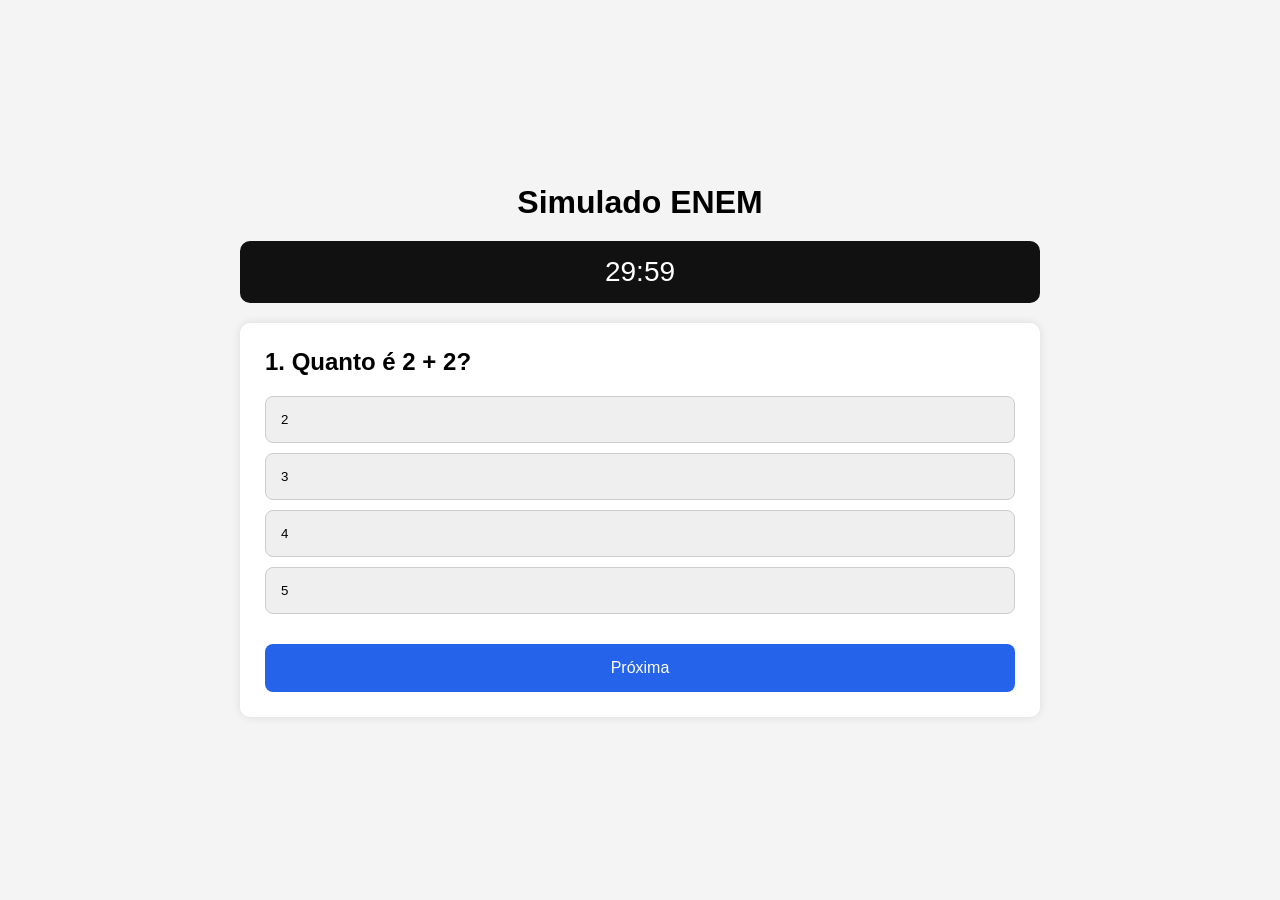
==== index.html @ b512ca2b "feat: add complete ENEM practice quiz web application includes question dataset, responsive UI, coun" ====
<!DOCTYPE html>
<html lang="pt-BR">
<head>
    <meta charset="UTF-8">
    <meta name="viewport" content="width=device-width, initial-scale=1.0">
    <title>Simulado ENEM</title>
    <link rel="stylesheet" href="style.css">
</head>
<body>

    <div class="container">

        <h1>Simulado ENEM</h1>

        <div id="timer">
            30:00
        </div>

        <div class="card">

            <h2 id="pergunta"></h2>

            <div id="alternativas"></div>

            <button id="btnProxima">
                Próxima
            </button>

        </div>

    </div>

    <script src="script.js"></script>
</body>
</html>
---- style.css ----
*{
    margin:0;
    padding:0;
    box-sizing:border-box;
    font-family:Arial, sans-serif;
}

body{
    background:#f4f4f4;
    min-height:100vh;

    display:flex;
    justify-content:center;
    align-items:center;
}

.container{
    width:90%;
    max-width:800px;
}

h1{
    text-align:center;
    margin-bottom:20px;
}

#timer{
    background:#111;
    color:white;
    text-align:center;
    padding:15px;
    border-radius:10px;
    font-size:28px;
    margin-bottom:20px;
}

.card{
    background:white;
    padding:25px;
    border-radius:10px;
    box-shadow:0 0 10px rgba(0,0,0,.1);
}

#pergunta{
    margin-bottom:20px;
}

.alternativa{
    display:block;
    width:100%;
    text-align:left;

    padding:15px;
    margin-bottom:10px;

    border:1px solid #ccc;
    border-radius:8px;

    cursor:pointer;
    transition:.2s;
}

.alternativa:hover{
    background:#f0f0f0;
}

.selecionada{
    background:#dbeafe;
    border-color:#2563eb;
}

#btnProxima{
    margin-top:20px;

    width:100%;
    padding:15px;

    border:none;
    border-radius:8px;

    background:#2563eb;
    color:white;

    cursor:pointer;
    font-size:16px;
}
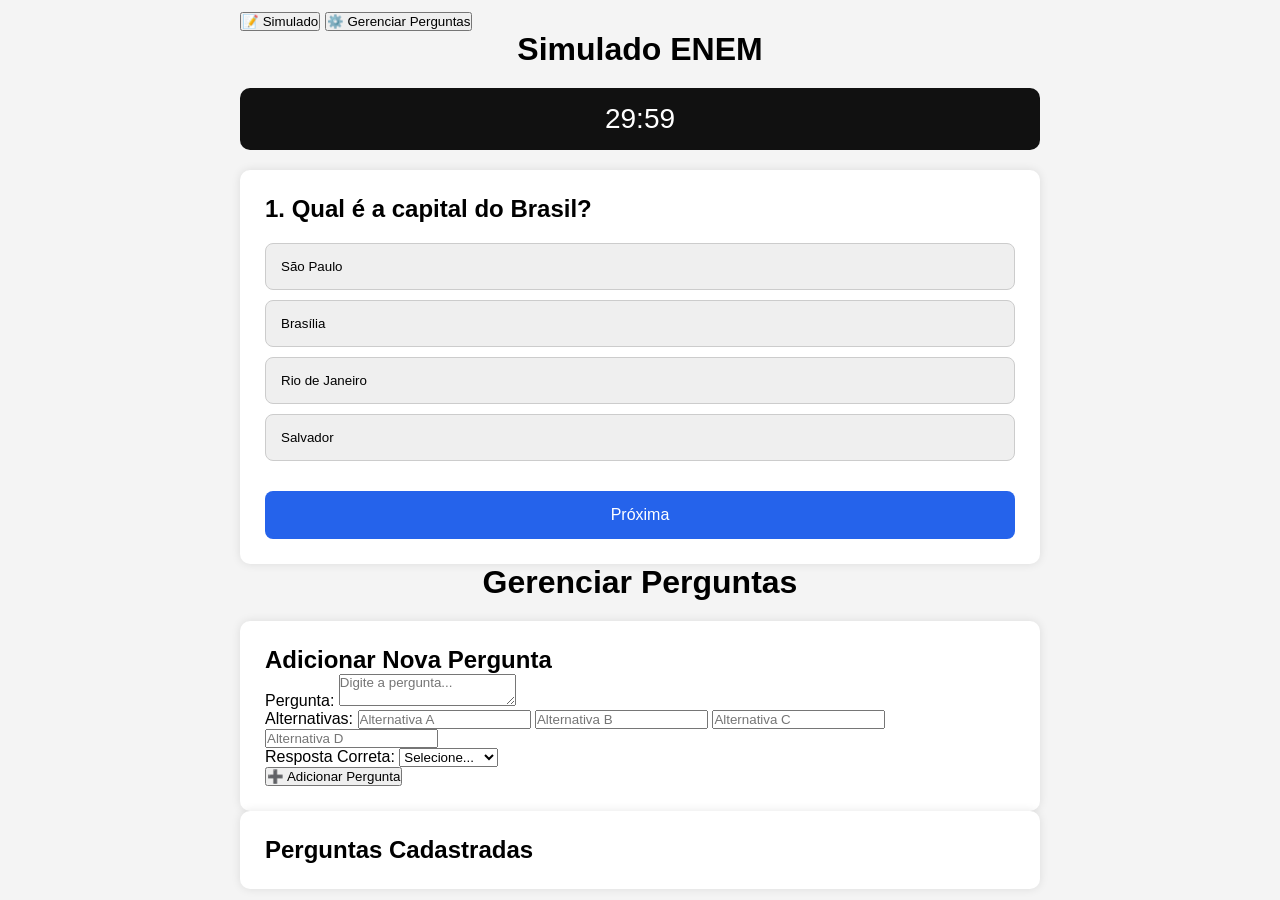
==== commit ebf0c2ec: "Atualizar index.html com abas de simulado e admin" ====
--- a/index.html
+++ b/index.html
@@ -10,26 +10,77 @@
 
     <div class="container">
 
-        <h1>Simulado ENEM</h1>
-
-        <div id="timer">
-            30:00
+        <div class="nav-tabs">
+            <button class="tab-btn active" data-tab="simulado">📝 Simulado</button>
+            <button class="tab-btn" data-tab="admin">⚙️ Gerenciar Perguntas</button>
         </div>
 
-        <div class="card">
+        <!-- ABA SIMULADO -->
+        <div id="simulado" class="tab-content active">
+            <h1>Simulado ENEM</h1>
 
-            <h2 id="pergunta"></h2>
+            <div id="timer">
+                30:00
+            </div>
 
-            <div id="alternativas"></div>
+            <div class="card">
 
-            <button id="btnProxima">
-                Próxima
-            </button>
+                <h2 id="pergunta"></h2>
 
+                <div id="alternativas"></div>
+
+                <button id="btnProxima">
+                    Próxima
+                </button>
+
+            </div>
+        </div>
+
+        <!-- ABA ADMIN -->
+        <div id="admin" class="tab-content">
+            <h1>Gerenciar Perguntas</h1>
+
+            <div class="card">
+                <h2>Adicionar Nova Pergunta</h2>
+                
+                <form id="formPergunta">
+                    <div class="form-group">
+                        <label for="inputPergunta">Pergunta:</label>
+                        <textarea id="inputPergunta" placeholder="Digite a pergunta..." required></textarea>
+                    </div>
+
+                    <div class="form-group">
+                        <label>Alternativas:</label>
+                        <input type="text" id="alt1" placeholder="Alternativa A" required>
+                        <input type="text" id="alt2" placeholder="Alternativa B" required>
+                        <input type="text" id="alt3" placeholder="Alternativa C" required>
+                        <input type="text" id="alt4" placeholder="Alternativa D" required>
+                    </div>
+
+                    <div class="form-group">
+                        <label for="inputCorreta">Resposta Correta:</label>
+                        <select id="inputCorreta" required>
+                            <option value="">Selecione...</option>
+                            <option value="0">Alternativa A</option>
+                            <option value="1">Alternativa B</option>
+                            <option value="2">Alternativa C</option>
+                            <option value="3">Alternativa D</option>
+                        </select>
+                    </div>
+
+                    <button type="submit" class="btn-add">➕ Adicionar Pergunta</button>
+                </form>
+            </div>
+
+            <div class="card">
+                <h2>Perguntas Cadastradas</h2>
+                <div id="listaPerguntas"></div>
+            </div>
         </div>
 
     </div>
 
+    <script src="admin.js"></script>
     <script src="script.js"></script>
 </body>
-</html>+</html>
--- a/style.css
+++ b/style.css
@@ -83,4 +83,18 @@
 
     cursor:pointer;
     font-size:16px;
+}
+
+#btnRecomecar{
+    width:100%;
+    padding:15px;
+
+    border:none;
+    border-radius:8px;
+
+    background:#2563eb;
+    color:white;
+
+    cursor:pointer;
+    font-size:16px;
 }
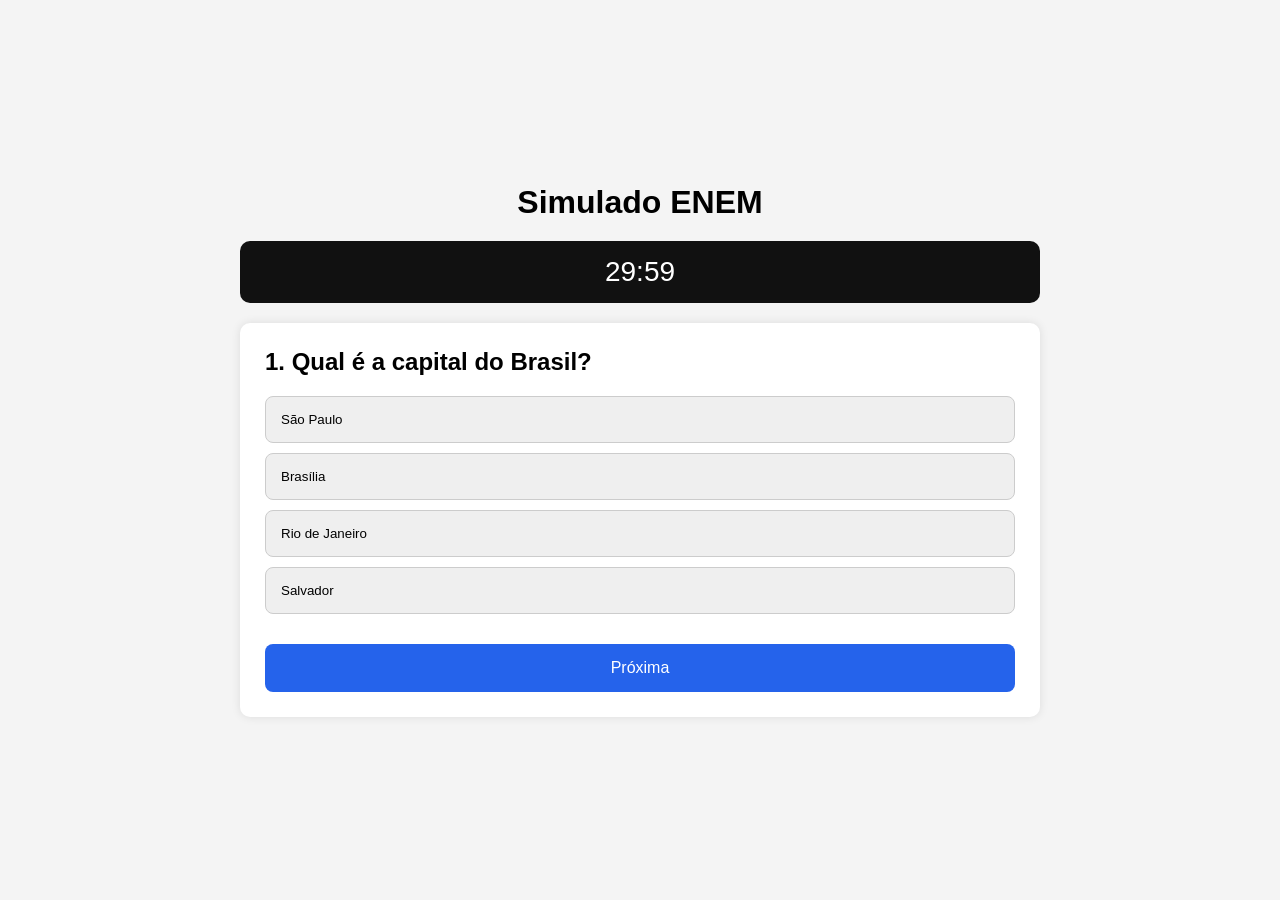
==== commit 1120363b: "Revert: restaurar index.html ao estado original (sem abas)" ====
--- a/index.html
+++ b/index.html
@@ -10,77 +10,26 @@
 
     <div class="container">
 
-        <div class="nav-tabs">
-            <button class="tab-btn active" data-tab="simulado">📝 Simulado</button>
-            <button class="tab-btn" data-tab="admin">⚙️ Gerenciar Perguntas</button>
+        <h1>Simulado ENEM</h1>
+
+        <div id="timer">
+            30:00
         </div>
 
-        <!-- ABA SIMULADO -->
-        <div id="simulado" class="tab-content active">
-            <h1>Simulado ENEM</h1>
+        <div class="card">
 
-            <div id="timer">
-                30:00
-            </div>
+            <h2 id="pergunta"></h2>
 
-            <div class="card">
+            <div id="alternativas"></div>
 
-                <h2 id="pergunta"></h2>
+            <button id="btnProxima">
+                Próxima
+            </button>
 
-                <div id="alternativas"></div>
-
-                <button id="btnProxima">
-                    Próxima
-                </button>
-
-            </div>
-        </div>
-
-        <!-- ABA ADMIN -->
-        <div id="admin" class="tab-content">
-            <h1>Gerenciar Perguntas</h1>
-
-            <div class="card">
-                <h2>Adicionar Nova Pergunta</h2>
-                
-                <form id="formPergunta">
-                    <div class="form-group">
-                        <label for="inputPergunta">Pergunta:</label>
-                        <textarea id="inputPergunta" placeholder="Digite a pergunta..." required></textarea>
-                    </div>
-
-                    <div class="form-group">
-                        <label>Alternativas:</label>
-                        <input type="text" id="alt1" placeholder="Alternativa A" required>
-                        <input type="text" id="alt2" placeholder="Alternativa B" required>
-                        <input type="text" id="alt3" placeholder="Alternativa C" required>
-                        <input type="text" id="alt4" placeholder="Alternativa D" required>
-                    </div>
-
-                    <div class="form-group">
-                        <label for="inputCorreta">Resposta Correta:</label>
-                        <select id="inputCorreta" required>
-                            <option value="">Selecione...</option>
-                            <option value="0">Alternativa A</option>
-                            <option value="1">Alternativa B</option>
-                            <option value="2">Alternativa C</option>
-                            <option value="3">Alternativa D</option>
-                        </select>
-                    </div>
-
-                    <button type="submit" class="btn-add">➕ Adicionar Pergunta</button>
-                </form>
-            </div>
-
-            <div class="card">
-                <h2>Perguntas Cadastradas</h2>
-                <div id="listaPerguntas"></div>
-            </div>
         </div>
 
     </div>
 
-    <script src="admin.js"></script>
     <script src="script.js"></script>
 </body>
 </html>
--- a/style.css
+++ b/style.css
@@ -97,4 +97,4 @@
 
     cursor:pointer;
     font-size:16px;
-}+}
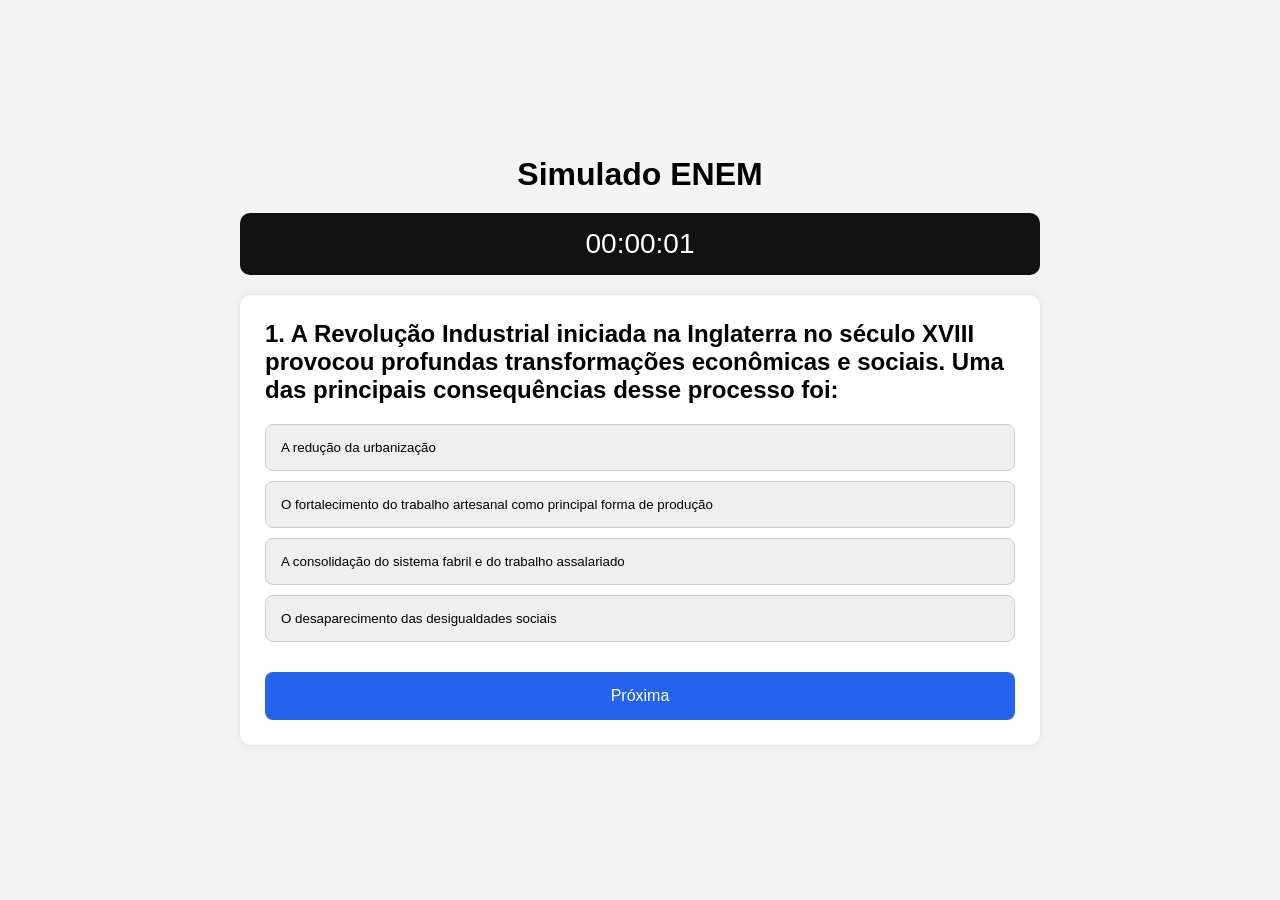
==== commit a01c936e: "removido cronometro, adicionado tempo" ====
--- a/index.html
+++ b/index.html
@@ -13,7 +13,7 @@
         <h1>Simulado ENEM</h1>
 
         <div id="timer">
-            30:00
+            00:00:00
         </div>
 
         <div class="card">
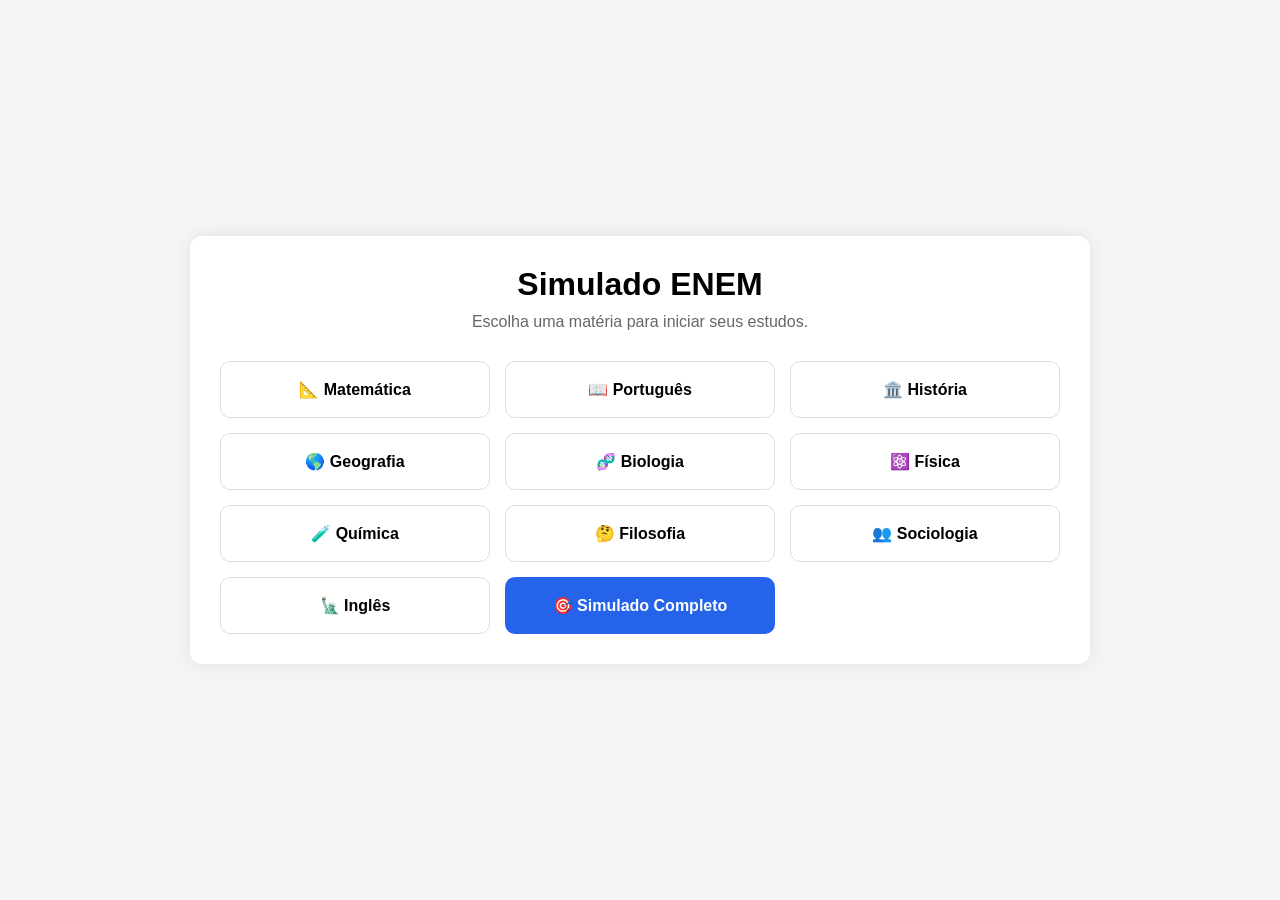
==== commit 1aa05e33: "adicionado html de selecionar a materia" ====
--- a/index.html
+++ b/index.html
@@ -1,35 +1,101 @@
 <!DOCTYPE html>
 <html lang="pt-BR">
+
 <head>
     <meta charset="UTF-8">
     <meta name="viewport" content="width=device-width, initial-scale=1.0">
     <title>Simulado ENEM</title>
-    <link rel="stylesheet" href="style.css">
+
+    <link rel="stylesheet" href="css/menu.css">
 </head>
+
 <body>
 
     <div class="container">
 
-        <h1>Simulado ENEM</h1>
-
-        <div id="timer">
-            00:00:00
-        </div>
-
         <div class="card">
 
-            <h2 id="pergunta"></h2>
+            <h1>Simulado ENEM</h1>
 
-            <div id="alternativas"></div>
+            <p class="descricao">
+                Escolha uma matéria para iniciar seus estudos.
+            </p>
 
-            <button id="btnProxima">
-                Próxima
-            </button>
+            <div class="materias">
+
+                <button class="materia" data-materia="matematica">
+                    📐 Matemática
+                </button>
+
+                <button class="materia" data-materia="portugues">
+                    📖 Português
+                </button>
+
+                <button class="materia" data-materia="historia">
+                    🏛️ História
+                </button>
+
+                <button class="materia" data-materia="geografia">
+                    🌎 Geografia
+                </button>
+
+                <button class="materia" data-materia="biologia">
+                    🧬 Biologia
+                </button>
+
+                <button class="materia" data-materia="fisica">
+                    ⚛️ Física
+                </button>
+
+                <button class="materia" data-materia="quimica">
+                    🧪 Química
+                </button>
+
+                <button class="materia" data-materia="filosofia">
+                    🤔 Filosofia
+                </button>
+
+                <button class="materia" data-materia="sociologia">
+                    👥 Sociologia
+                </button>
+
+                <button class="materia" data-materia="ingles">
+                    🗽 Inglês
+                </button>
+
+                <button class="materia destaque" data-materia="geral">
+                    🎯 Simulado Completo
+                </button>
+
+            </div>
 
         </div>
 
     </div>
 
-    <script src="script.js"></script>
+    <script>
+
+        document
+            .querySelectorAll(".materia")
+            .forEach(botao => {
+
+                botao.addEventListener("click", () => {
+
+                    const materia =
+                        botao.dataset.materia;
+
+                    localStorage.setItem(
+                        "materiaSelecionada",
+                        materia
+                    );
+
+                    window.location.href =
+                        "simulado.html";
+                });
+            });
+
+    </script>
+
 </body>
-</html>
+
+</html>
--- a/css/menu.css
+++ b/css/menu.css
@@ -0,0 +1,75 @@
+* {
+    margin: 0;
+    padding: 0;
+    box-sizing: border-box;
+    font-family: Arial, sans-serif;
+}
+
+body {
+    background: #f4f4f4;
+    min-height: 100vh;
+
+    display: flex;
+    justify-content: center;
+    align-items: center;
+}
+
+.container {
+    width: 90%;
+    max-width: 900px;
+}
+
+.card {
+    background: white;
+    padding: 30px;
+    border-radius: 12px;
+    box-shadow: 0 0 15px rgba(0,0,0,.08);
+}
+
+h1 {
+    text-align: center;
+    margin-bottom: 10px;
+}
+
+.descricao {
+    text-align: center;
+    color: #666;
+    margin-bottom: 30px;
+}
+
+.materias {
+    display: grid;
+    grid-template-columns: repeat(auto-fit, minmax(220px, 1fr));
+    gap: 15px;
+}
+
+.materia {
+    padding: 18px;
+
+    border: 1px solid #ddd;
+    border-radius: 10px;
+
+    background: white;
+
+    font-size: 16px;
+    font-weight: bold;
+
+    cursor: pointer;
+    transition: .2s;
+}
+
+.materia:hover {
+    background: #2563eb;
+    color: white;
+    transform: translateY(-2px);
+}
+
+.destaque {
+    background: #2563eb;
+    color: white;
+    border: none;
+}
+
+.destaque:hover {
+    background: #1d4ed8;
+}
